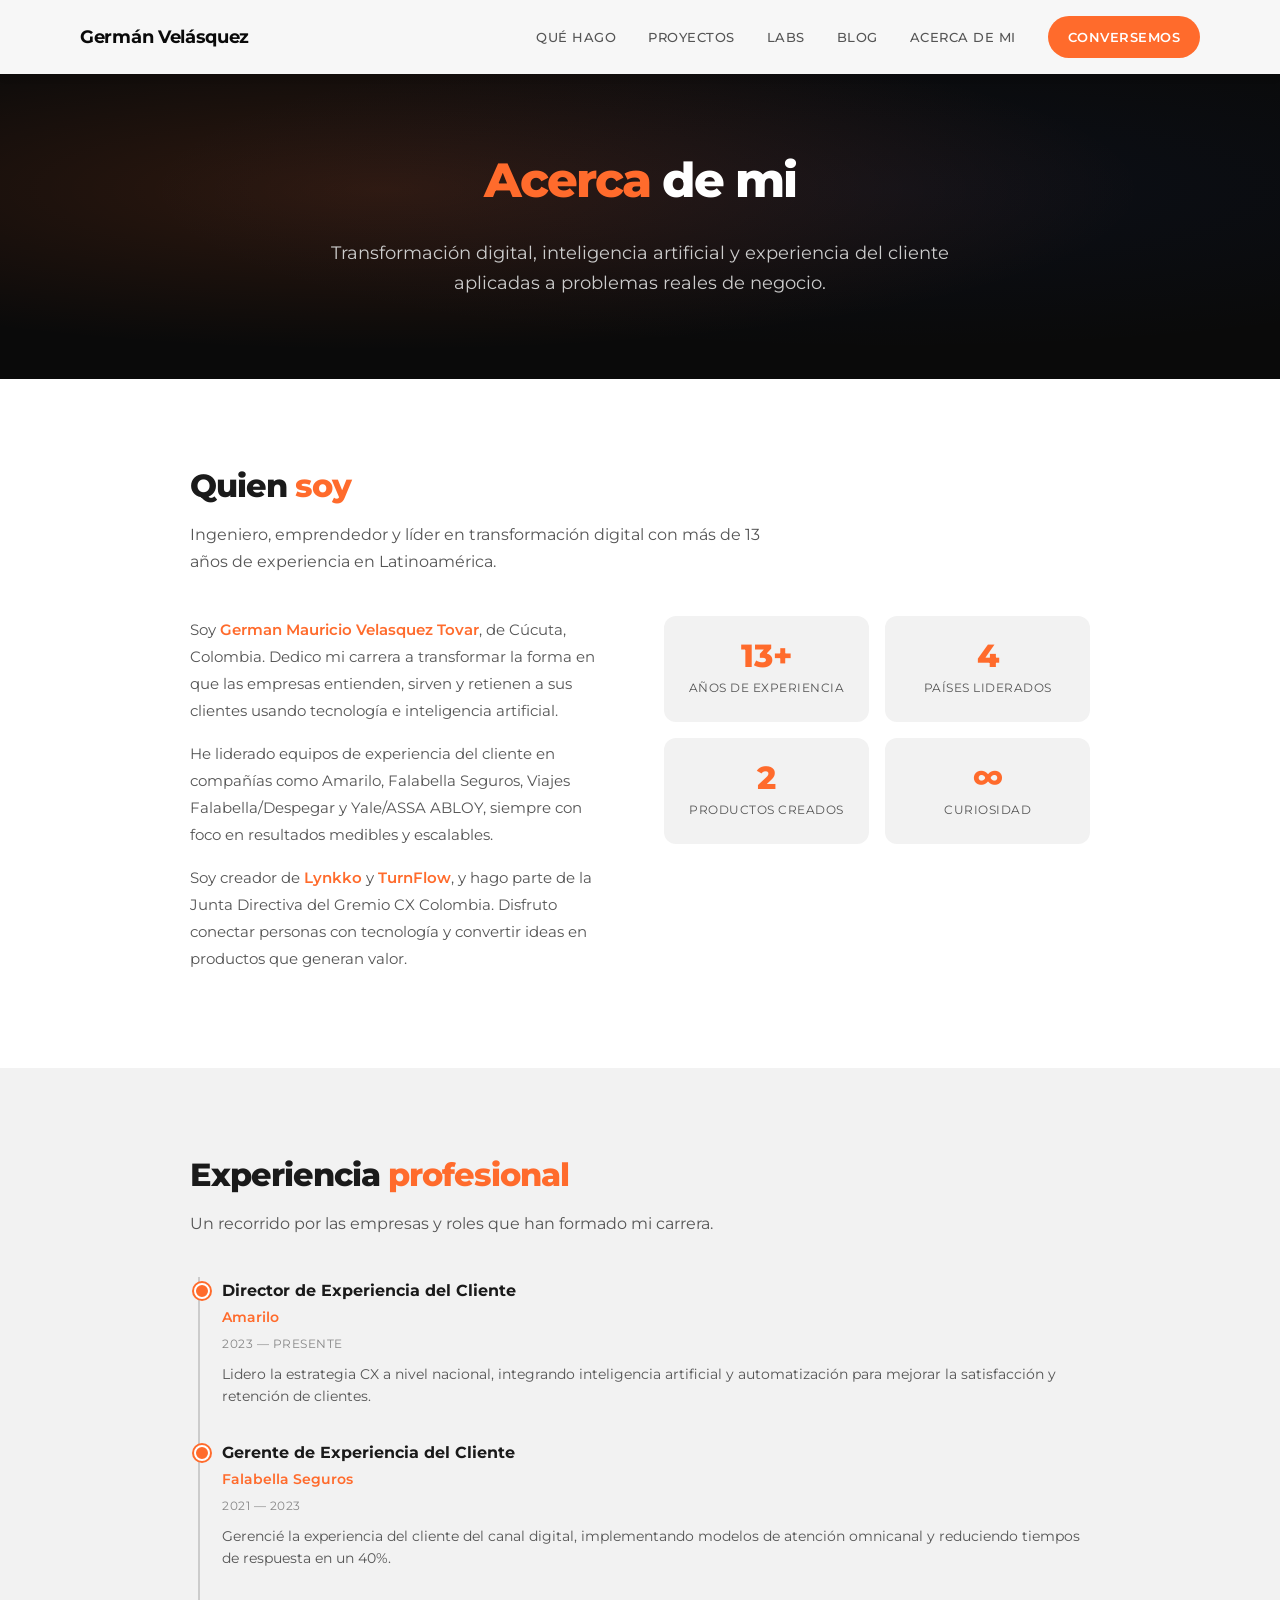
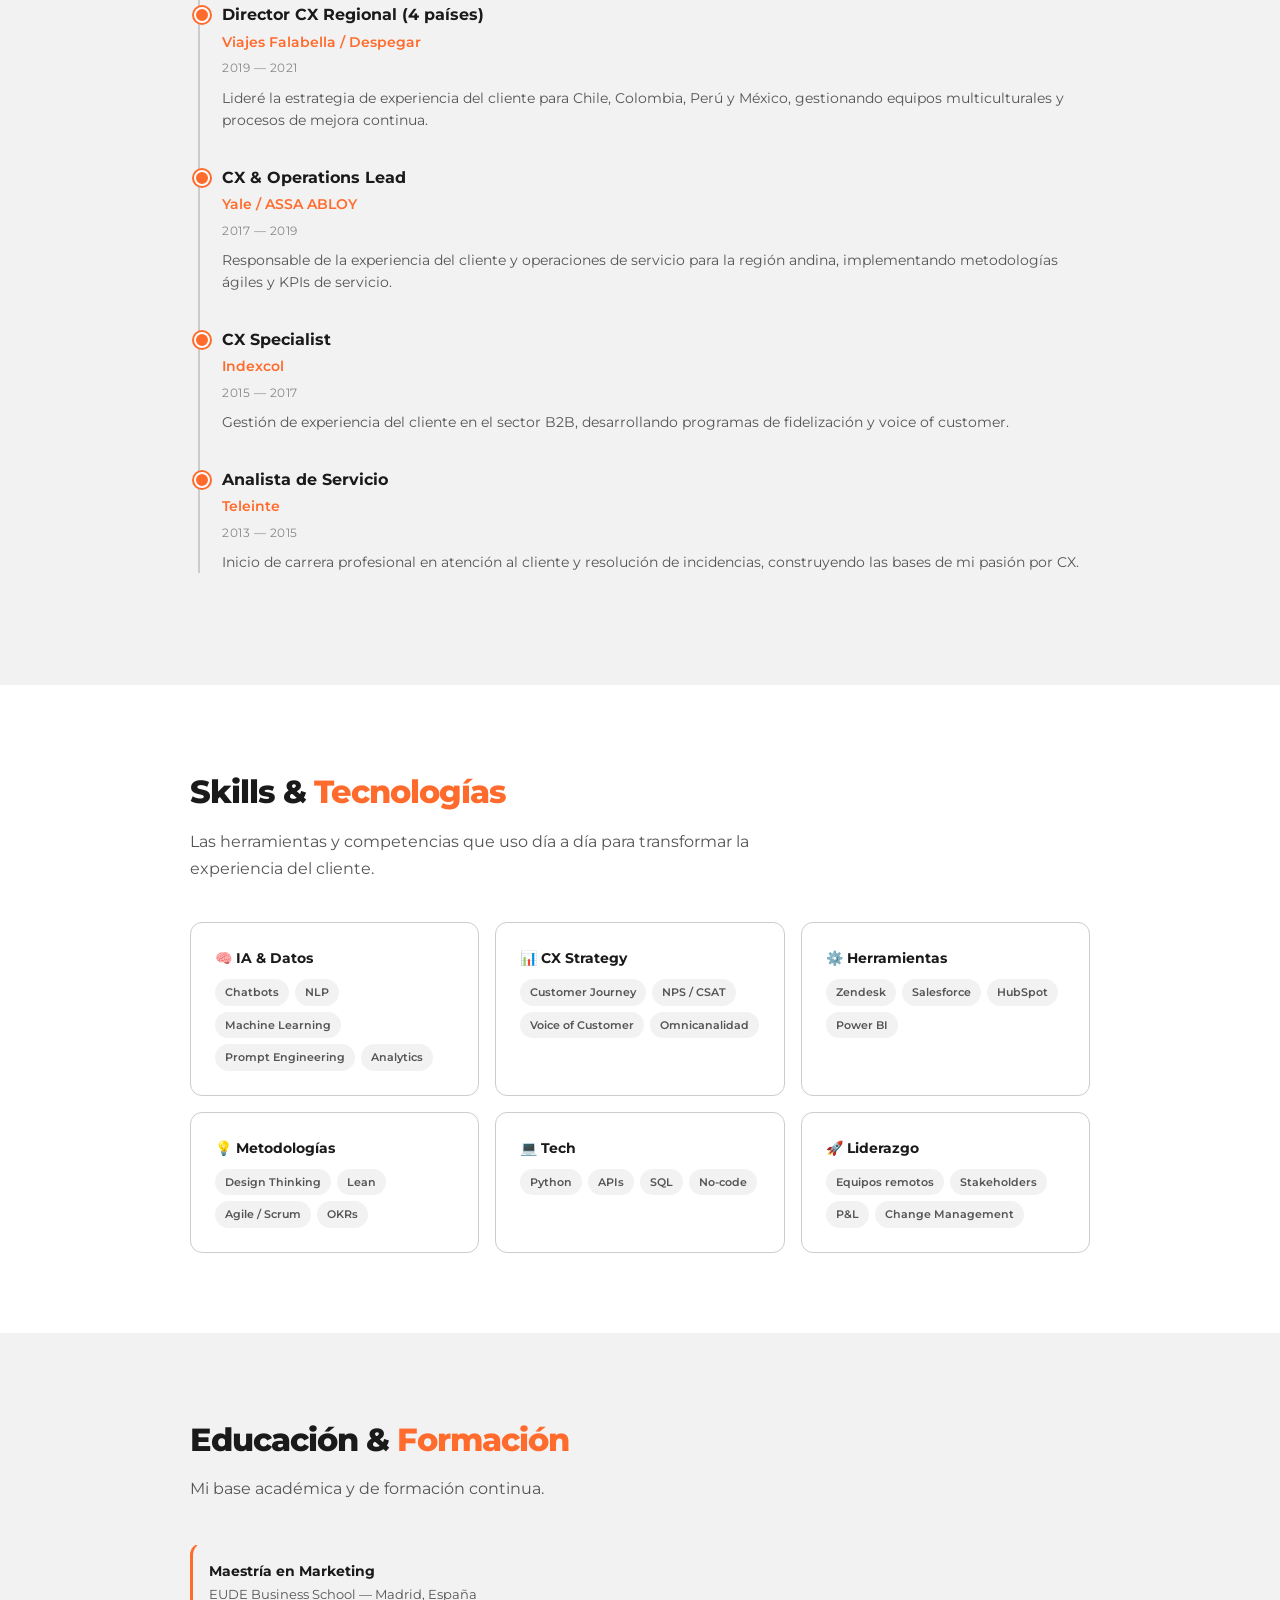
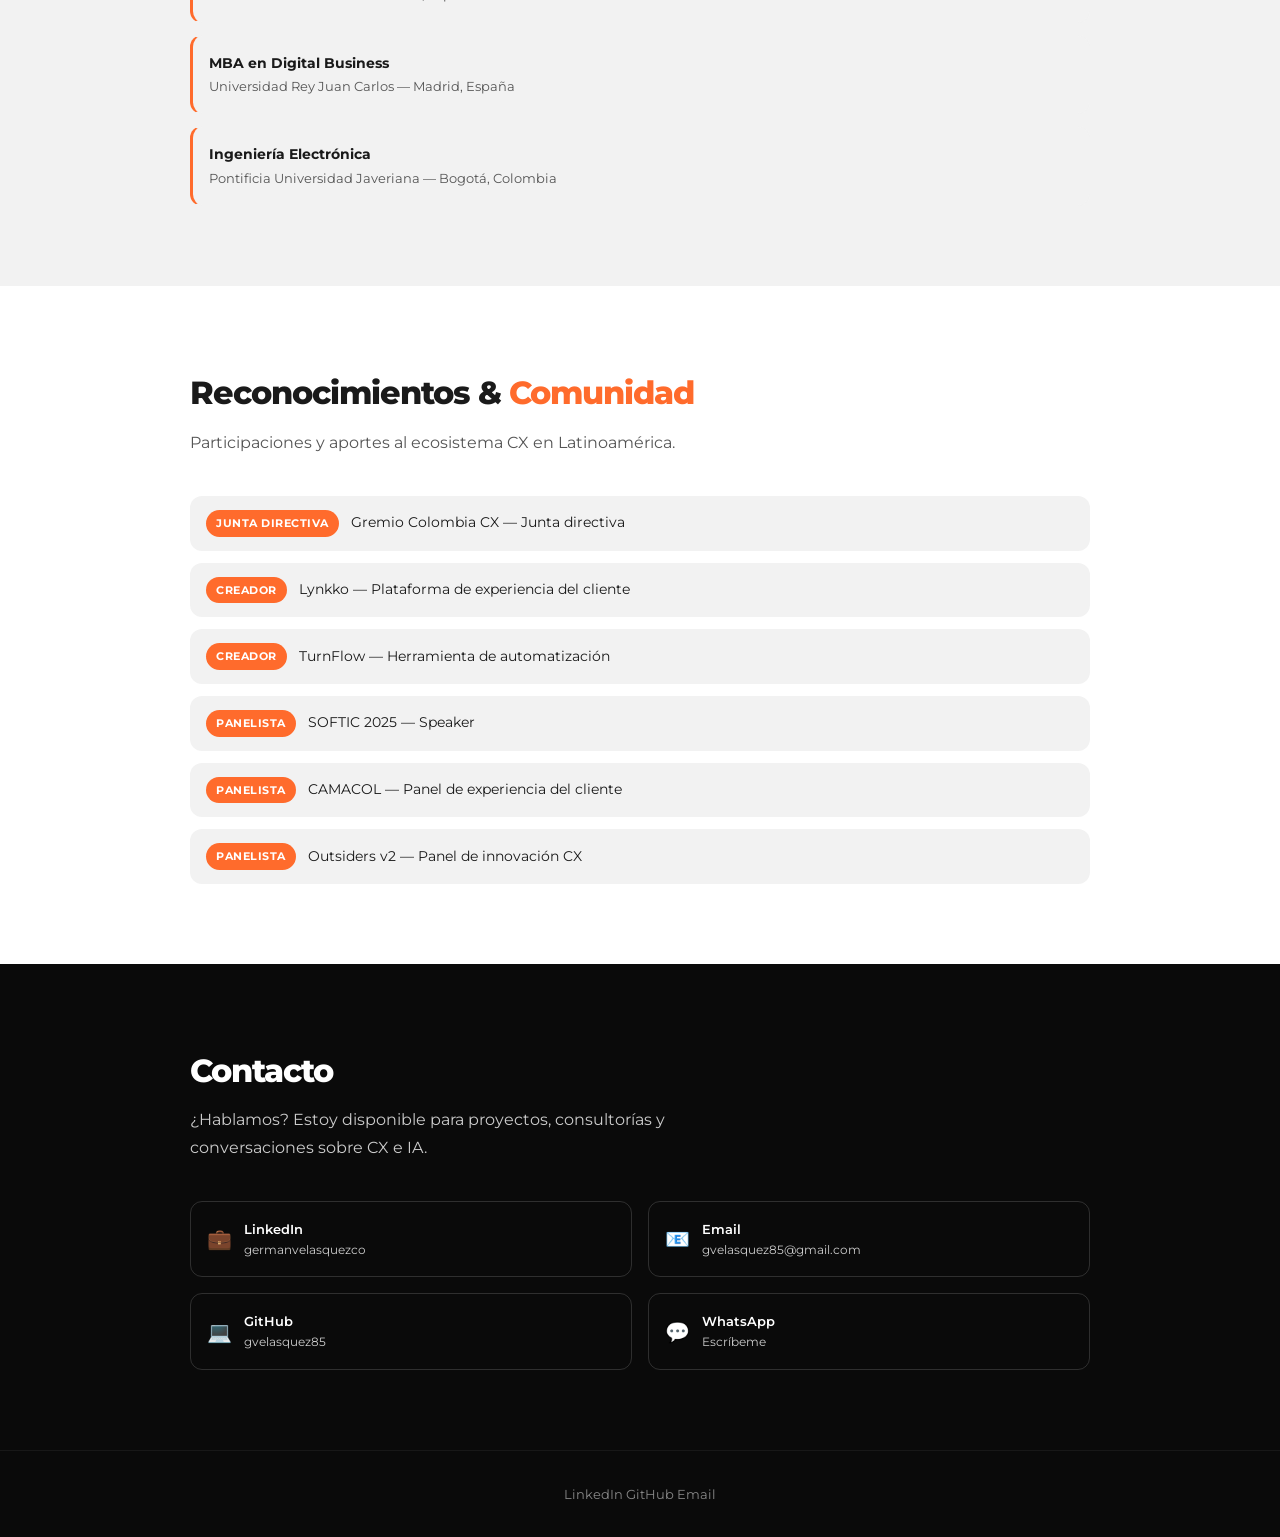
==== about.html @ d365c97c "About page + admin fixes + nav updated - about.html: new page with bio, experience, skills, educatio" ====
<!DOCTYPE html>
<html lang="es">
<head>
  <meta charset="UTF-8">
  <meta name="viewport" content="width=device-width, initial-scale=1.0">
  <title>Acerca de mi — Germán Velásquez</title>
  <meta name="description" content="German Mauricio Velasquez Tovar — Transformación digital + IA + CX. Más de 13 años de experiencia liderando la experiencia del cliente en Latinoamérica.">
  <meta property="og:title" content="Acerca de mi — Germán Velásquez">
  <meta property="og:description" content="Transformación digital, inteligencia artificial y experiencia del cliente aplicadas a problemas reales de negocio.">
  <meta property="og:url" content="https://germanvelasquez.co/about.html">
  <meta name="twitter:card" content="summary">
  <link rel="canonical" href="https://germanvelasquez.co/about.html">
  <link href="https://fonts.googleapis.com/css2?family=Montserrat:wght@300;400;500;600;700;800;900&display=swap" rel="stylesheet">
  <style>
    :root{--orange:#FF6B2C;--orange-light:#FF8F5E;--orange-dark:#E85520;--orange-glow:rgba(255,107,44,0.15);--orange-glow2:rgba(255,107,44,0.08);--black:#0A0A0A;--dark:#1A1A1A;--gray-100:#F2F2F2;--gray-300:#CCC;--gray-500:#888;--gray-700:#555;--white:#FFF;--font:'Montserrat',sans-serif;--radius:12px;--transition:0.3s cubic-bezier(0.4,0,0.2,1)}
    *{margin:0;padding:0;box-sizing:border-box}
    body{font-family:var(--font);color:var(--dark);background:var(--white);line-height:1.7;-webkit-font-smoothing:antialiased;overflow-x:hidden}

    /* Hero */
    .about-hero{padding:140px 40px 80px;background:var(--black);position:relative;overflow:hidden;text-align:center}
    .about-hero::before{content:'';position:absolute;inset:0;background:radial-gradient(ellipse at 30% 50%,var(--orange-glow) 0%,transparent 60%),radial-gradient(ellipse at 70% 50%,rgba(37,99,235,0.06) 0%,transparent 60%);pointer-events:none}
    .about-hero h1{font-size:48px;font-weight:800;letter-spacing:-2px;color:var(--white);margin-bottom:16px;position:relative}
    .about-hero h1 em{font-style:normal;color:var(--orange)}
    .about-hero p{font-size:18px;color:var(--gray-300);max-width:640px;margin:0 auto;position:relative}
    .hero-photo{width:120px;height:120px;border-radius:50%;border:3px solid var(--orange);object-fit:cover;margin-bottom:24px;position:relative;background:var(--gray-700)}

    /* Sections */
    .about-section{padding:80px 40px}.container{max-width:900px;margin:0 auto}
    .section-title{font-size:32px;font-weight:800;letter-spacing:-1px;margin-bottom:8px}
    .section-title em{font-style:normal;color:var(--orange)}
    .section-desc{font-size:16px;color:var(--gray-700);margin-bottom:40px;max-width:600px}

    /* Bio */
    .bio-grid{display:grid;grid-template-columns:1fr 1fr;gap:48px;align-items:start}
    .bio-text p{font-size:15px;color:var(--gray-700);margin-bottom:16px;line-height:1.8}
    .bio-highlight{color:var(--orange);font-weight:600}
    .bio-stats{display:grid;grid-template-columns:1fr 1fr;gap:16px}
    .stat-card{background:var(--gray-100);border-radius:var(--radius);padding:24px;text-align:center}
    .stat-card .num{font-size:32px;font-weight:800;color:var(--orange);line-height:1}
    .stat-card .label{font-size:12px;color:var(--gray-700);margin-top:6px;text-transform:uppercase;letter-spacing:0.5px}

    /* Timeline */
    .timeline{position:relative;padding-left:32px}
    .timeline::before{content:'';position:absolute;left:8px;top:0;bottom:0;width:2px;background:var(--gray-300)}
    .timeline-item{position:relative;margin-bottom:32px}
    .timeline-item::before{content:'';position:absolute;left:-28px;top:6px;width:12px;height:12px;border-radius:50%;background:var(--orange);border:2px solid var(--white);box-shadow:0 0 0 2px var(--orange)}
    .timeline-item .role{font-size:16px;font-weight:700;color:var(--dark);margin-bottom:2px}
    .timeline-item .company{font-size:14px;font-weight:600;color:var(--orange);margin-bottom:4px}
    .timeline-item .period{font-size:12px;color:var(--gray-500);text-transform:uppercase;letter-spacing:0.5px;margin-bottom:8px}
    .timeline-item p{font-size:14px;color:var(--gray-700);line-height:1.6}

    /* Skills */
    .skills-grid{display:grid;grid-template-columns:repeat(3,1fr);gap:16px}
    .skill-card{border:1px solid var(--gray-300);border-radius:var(--radius);padding:24px;transition:var(--transition)}
    .skill-card:hover{border-color:var(--orange);transform:translateY(-2px);box-shadow:0 8px 24px rgba(0,0,0,0.06)}
    .skill-card h4{font-size:14px;font-weight:700;margin-bottom:8px;display:flex;align-items:center;gap:8px}
    .skill-card .skill-tags{display:flex;flex-wrap:wrap;gap:6px}
    .skill-card .skill-tag{font-size:11px;font-weight:600;color:var(--gray-700);background:var(--gray-100);padding:4px 10px;border-radius:100px}
    .skill-card:hover .skill-tag{background:var(--orange-glow2);color:var(--orange-dark)}

    /* Education */
    .edu-list{display:grid;gap:12px}
    .edu-item{display:flex;align-items:start;gap:16px;padding:16px;border:1px solid var(--gray-100);border-radius:var(--radius);border-left:3px solid var(--orange)}
    .edu-item h4{font-size:14px;font-weight:700}
    .edu-item p{font-size:13px;color:var(--gray-700)}

    /* Contact */
    .contact-grid{display:grid;grid-template-columns:1fr 1fr;gap:16px}
    .contact-card{display:flex;align-items:center;gap:12px;padding:16px;border:1px solid var(--gray-300);border-radius:var(--radius);text-decoration:none;color:var(--dark);transition:var(--transition)}
    .contact-card:hover{border-color:var(--orange);color:var(--orange);transform:translateY(-2px)}
    .contact-card .icon{font-size:20px}
    .contact-card .label{font-size:13px;font-weight:600}
    .contact-card .value{font-size:12px;color:var(--gray-500)}

    /* Recognition */
    .recognition-list{display:grid;gap:12px}
    .recognition-item{display:flex;align-items:center;gap:12px;padding:14px 16px;background:var(--gray-100);border-radius:var(--radius)}
    .recognition-item .badge{font-size:11px;font-weight:700;color:var(--white);background:var(--orange);padding:4px 10px;border-radius:100px;text-transform:uppercase;letter-spacing:0.5px;white-space:nowrap}
    .recognition-item span{font-size:14px;color:var(--dark)}

    footer{background:var(--black);border-top:1px solid rgba(255,255,255,0.06);padding:32px 40px;text-align:center;font-size:13px;color:var(--gray-500)}
    footer a{color:var(--gray-500);text-decoration:none}footer a:hover{color:var(--orange)}

    @media(max-width:768px){
      .about-hero h1{font-size:36px}
      .about-hero{padding:120px 20px 60px}
      .about-section{padding:60px 20px}
      .bio-grid{grid-template-columns:1fr;gap:32px}
      .skills-grid{grid-template-columns:1fr 1fr}
      .contact-grid{grid-template-columns:1fr}
      .nav-links{display:none}.hamburger{display:flex}
    }
    @media(max-width:480px){
      .skills-grid{grid-template-columns:1fr}
      .bio-stats{grid-template-columns:1fr}
    }
  </style>
  <link rel="stylesheet" href="css/nav.css">
</head>
<body>
  <nav class="nav-light" id="nav"><div class="nav-inner">
    <a href="/" class="nav-logo" id="nav-logo"></a>
    <div class="nav-links" id="nav-links"></div>
    <button class="hamburger" onclick="toggleMobile()" aria-label="Menu"><span></span><span></span><span></span></button>
  </div></nav>
  <div class="mobile-menu" id="mobileMenu"><button class="mobile-close" onclick="toggleMobile()">x</button><div id="mobile-nav-links"></div></div>

  <section class="about-hero">
    <img src="personal/germanVelasquezFotoDesktop.png" alt="Germán Velásquez" class="hero-photo" onerror="this.style.display='none'">
    <h1><em>Acerca</em> de mi</h1>
    <p>Transformación digital, inteligencia artificial y experiencia del cliente aplicadas a problemas reales de negocio.</p>
  </section>

  <!-- QUIEN SOY -->
  <section class="about-section">
    <div class="container">
      <h2 class="section-title">Quien <em>soy</em></h2>
      <p class="section-desc">Ingeniero, emprendedor y líder en transformación digital con más de 13 años de experiencia en Latinoamérica.</p>
      <div class="bio-grid">
        <div class="bio-text">
          <p>Soy <span class="bio-highlight">German Mauricio Velasquez Tovar</span>, de Cúcuta, Colombia. Dedico mi carrera a transformar la forma en que las empresas entienden, sirven y retienen a sus clientes usando tecnología e inteligencia artificial.</p>
          <p>He liderado equipos de experiencia del cliente en compañías como Amarilo, Falabella Seguros, Viajes Falabella/Despegar y Yale/ASSA ABLOY, siempre con foco en resultados medibles y escalables.</p>
          <p>Soy creador de <span class="bio-highlight">Lynkko</span> y <span class="bio-highlight">TurnFlow</span>, y hago parte de la Junta Directiva del Gremio CX Colombia. Disfruto conectar personas con tecnología y convertir ideas en productos que generan valor.</p>
        </div>
        <div class="bio-stats">
          <div class="stat-card">
            <div class="num">13+</div>
            <div class="label">Años de experiencia</div>
          </div>
          <div class="stat-card">
            <div class="num">4</div>
            <div class="label">Países liderados</div>
          </div>
          <div class="stat-card">
            <div class="num">2</div>
            <div class="label">Productos creados</div>
          </div>
          <div class="stat-card">
            <div class="num">∞</div>
            <div class="label">Curiosidad</div>
          </div>
        </div>
      </div>
    </div>
  </section>

  <!-- EXPERIENCIA -->
  <section class="about-section" style="background:var(--gray-100)">
    <div class="container">
      <h2 class="section-title">Experiencia <em>profesional</em></h2>
      <p class="section-desc">Un recorrido por las empresas y roles que han formado mi carrera.</p>
      <div class="timeline">
        <div class="timeline-item">
          <div class="role">Director de Experiencia del Cliente</div>
          <div class="company">Amarilo</div>
          <div class="period">2023 — Presente</div>
          <p>Lidero la estrategia CX a nivel nacional, integrando inteligencia artificial y automatización para mejorar la satisfacción y retención de clientes.</p>
        </div>
        <div class="timeline-item">
          <div class="role">Gerente de Experiencia del Cliente</div>
          <div class="company">Falabella Seguros</div>
          <div class="period">2021 — 2023</div>
          <p>Gerencié la experiencia del cliente del canal digital, implementando modelos de atención omnicanal y reduciendo tiempos de respuesta en un 40%.</p>
        </div>
        <div class="timeline-item">
          <div class="role">Director CX Regional (4 países)</div>
          <div class="company">Viajes Falabella / Despegar</div>
          <div class="period">2019 — 2021</div>
          <p>Lideré la estrategia de experiencia del cliente para Chile, Colombia, Perú y México, gestionando equipos multiculturales y procesos de mejora continua.</p>
        </div>
        <div class="timeline-item">
          <div class="role">CX & Operations Lead</div>
          <div class="company">Yale / ASSA ABLOY</div>
          <div class="period">2017 — 2019</div>
          <p>Responsable de la experiencia del cliente y operaciones de servicio para la región andina, implementando metodologías ágiles y KPIs de servicio.</p>
        </div>
        <div class="timeline-item">
          <div class="role">CX Specialist</div>
          <div class="company">Indexcol</div>
          <div class="period">2015 — 2017</div>
          <p>Gestión de experiencia del cliente en el sector B2B, desarrollando programas de fidelización y voice of customer.</p>
        </div>
        <div class="timeline-item">
          <div class="role">Analista de Servicio</div>
          <div class="company">Teleinte</div>
          <div class="period">2013 — 2015</div>
          <p>Inicio de carrera profesional en atención al cliente y resolución de incidencias, construyendo las bases de mi pasión por CX.</p>
        </div>
      </div>
    </div>
  </section>

  <!-- SKILLS -->
  <section class="about-section">
    <div class="container">
      <h2 class="section-title">Skills & <em>Tecnologías</em></h2>
      <p class="section-desc">Las herramientas y competencias que uso día a día para transformar la experiencia del cliente.</p>
      <div class="skills-grid">
        <div class="skill-card">
          <h4>🧠 IA & Datos</h4>
          <div class="skill-tags">
            <span class="skill-tag">Chatbots</span>
            <span class="skill-tag">NLP</span>
            <span class="skill-tag">Machine Learning</span>
            <span class="skill-tag">Prompt Engineering</span>
            <span class="skill-tag">Analytics</span>
          </div>
        </div>
        <div class="skill-card">
          <h4>📊 CX Strategy</h4>
          <div class="skill-tags">
            <span class="skill-tag">Customer Journey</span>
            <span class="skill-tag">NPS / CSAT</span>
            <span class="skill-tag">Voice of Customer</span>
            <span class="skill-tag">Omnicanalidad</span>
          </div>
        </div>
        <div class="skill-card">
          <h4>⚙️ Herramientas</h4>
          <div class="skill-tags">
            <span class="skill-tag">Zendesk</span>
            <span class="skill-tag">Salesforce</span>
            <span class="skill-tag">HubSpot</span>
            <span class="skill-tag">Power BI</span>
          </div>
        </div>
        <div class="skill-card">
          <h4>💡 Metodologías</h4>
          <div class="skill-tags">
            <span class="skill-tag">Design Thinking</span>
            <span class="skill-tag">Lean</span>
            <span class="skill-tag">Agile / Scrum</span>
            <span class="skill-tag">OKRs</span>
          </div>
        </div>
        <div class="skill-card">
          <h4>💻 Tech</h4>
          <div class="skill-tags">
            <span class="skill-tag">Python</span>
            <span class="skill-tag">APIs</span>
            <span class="skill-tag">SQL</span>
            <span class="skill-tag">No-code</span>
          </div>
        </div>
        <div class="skill-card">
          <h4>🚀 Liderazgo</h4>
          <div class="skill-tags">
            <span class="skill-tag">Equipos remotos</span>
            <span class="skill-tag">Stakeholders</span>
            <span class="skill-tag">P&L</span>
            <span class="skill-tag">Change Management</span>
          </div>
        </div>
      </div>
    </div>
  </section>

  <!-- EDUCACION -->
  <section class="about-section" style="background:var(--gray-100)">
    <div class="container">
      <h2 class="section-title">Educación & <em>Formación</em></h2>
      <p class="section-desc">Mi base académica y de formación continua.</p>
      <div class="edu-list">
        <div class="edu-item">
          <div>
            <h4>Maestría en Marketing</h4>
            <p>EUDE Business School — Madrid, España</p>
          </div>
        </div>
        <div class="edu-item">
          <div>
            <h4>MBA en Digital Business</h4>
            <p>Universidad Rey Juan Carlos — Madrid, España</p>
          </div>
        </div>
        <div class="edu-item">
          <div>
            <h4>Ingeniería Electrónica</h4>
            <p>Pontificia Universidad Javeriana — Bogotá, Colombia</p>
          </div>
        </div>
      </div>
    </div>
  </section>

  <!-- RECONOCIMIENTOS -->
  <section class="about-section">
    <div class="container">
      <h2 class="section-title">Reconocimientos & <em>Comunidad</em></h2>
      <p class="section-desc">Participaciones y aportes al ecosistema CX en Latinoamérica.</p>
      <div class="recognition-list">
        <div class="recognition-item">
          <span class="skill-tag" style="background:var(--orange);color:#fff;font-size:11px;font-weight:700;padding:4px 10px;border-radius:100px;text-transform:uppercase;letter-spacing:0.5px">Junta Directiva</span>
          <span>Gremio Colombia CX — Junta directiva</span>
        </div>
        <div class="recognition-item">
          <span class="skill-tag" style="background:var(--orange);color:#fff;font-size:11px;font-weight:700;padding:4px 10px;border-radius:100px;text-transform:uppercase;letter-spacing:0.5px">Creador</span>
          <span>Lynkko — Plataforma de experiencia del cliente</span>
        </div>
        <div class="recognition-item">
          <span class="skill-tag" style="background:var(--orange);color:#fff;font-size:11px;font-weight:700;padding:4px 10px;border-radius:100px;text-transform:uppercase;letter-spacing:0.5px">Creador</span>
          <span>TurnFlow — Herramienta de automatización</span>
        </div>
        <div class="recognition-item">
          <span class="skill-tag" style="background:var(--orange);color:#fff;font-size:11px;font-weight:700;padding:4px 10px;border-radius:100px;text-transform:uppercase;letter-spacing:0.5px">Panelista</span>
          <span>SOFTIC 2025 — Speaker</span>
        </div>
        <div class="recognition-item">
          <span class="skill-tag" style="background:var(--orange);color:#fff;font-size:11px;font-weight:700;padding:4px 10px;border-radius:100px;text-transform:uppercase;letter-spacing:0.5px">Panelista</span>
          <span>CAMACOL — Panel de experiencia del cliente</span>
        </div>
        <div class="recognition-item">
          <span class="skill-tag" style="background:var(--orange);color:#fff;font-size:11px;font-weight:700;padding:4px 10px;border-radius:100px;text-transform:uppercase;letter-spacing:0.5px">Panelista</span>
          <span>Outsiders v2 — Panel de innovación CX</span>
        </div>
      </div>
    </div>
  </section>

  <!-- CONTACTO -->
  <section class="about-section" style="background:var(--black);color:var(--white)">
    <div class="container">
      <h2 class="section-title" style="color:var(--white)">Contacto</h2>
      <p class="section-desc" style="color:var(--gray-300)">¿Hablamos? Estoy disponible para proyectos, consultorías y conversaciones sobre CX e IA.</p>
      <div class="contact-grid">
        <a href="https://www.linkedin.com/in/germanvelasquezco" target="_blank" class="contact-card" style="border-color:rgba(255,255,255,0.15);color:var(--white)">
          <span class="icon">💼</span>
          <div>
            <div class="label">LinkedIn</div>
            <div class="value" style="color:var(--gray-300)">germanvelasquezco</div>
          </div>
        </a>
        <a href="mailto:gvelasquez85@gmail.com" class="contact-card" style="border-color:rgba(255,255,255,0.15);color:var(--white)">
          <span class="icon">📧</span>
          <div>
            <div class="label">Email</div>
            <div class="value" style="color:var(--gray-300)">gvelasquez85@gmail.com</div>
          </div>
        </a>
        <a href="https://github.com/gvelasquez85" target="_blank" class="contact-card" style="border-color:rgba(255,255,255,0.15);color:var(--white)">
          <span class="icon">💻</span>
          <div>
            <div class="label">GitHub</div>
            <div class="value" style="color:var(--gray-300)">gvelasquez85</div>
          </div>
        </a>
        <a href="https://wa.me=" target="_blank" class="contact-card" style="border-color:rgba(255,255,255,0.15);color:var(--white)">
          <span class="icon">💬</span>
          <div>
            <div class="label">WhatsApp</div>
            <div class="value" style="color:var(--gray-300)">Escríbeme</div>
          </div>
        </a>
      </div>
    </div>
  </section>

  <footer>
    <a href="https://www.linkedin.com/in/germanvelasquezco" target="_blank">LinkedIn</a>
    <a href="https://github.com/gvelasquez85" target="_blank">GitHub</a>
    <a href="mailto:gvelasquez85@gmail.com">Email</a>
  </footer>

  <script>
    function toggleMobile(){document.getElementById('mobileMenu').classList.toggle('open')}
  </script>
  <script src="js/nav.js"></script>
</body>
</html>
---- css/nav.css ----
/* Shared Nav Styles — germanvelasquez.co */
:root{--orange:#FF6B2C;--orange-dark:#E85520;--orange-glow:rgba(255,107,44,0.15);--orange-glow2:rgba(255,107,44,0.08);--black:#0A0A0A;--dark:#1A1A1A;--gray-700:#555;--gray-500:#888;--gray-300:#CCC;--gray-100:#F2F2F2;--white:#FFF}

/* Nav base */
nav{position:fixed;top:0;width:100%;z-index:1000}
nav .nav-inner{max-width:1200px;margin:0 auto;padding:16px 40px;display:flex;align-items:center;justify-content:space-between}
nav .nav-logo{font-family:Montserrat,sans-serif;font-size:18px;font-weight:700;text-decoration:none;letter-spacing:-0.3px}
nav .nav-links{display:flex;gap:32px;align-items:center}
nav .nav-links a{font-family:Montserrat,sans-serif;font-size:13px;font-weight:500;text-decoration:none;letter-spacing:0.5px;text-transform:uppercase;transition:color .2s}
/* Desktop: white on dark pages, dark on light pages */
.nav-dark .nav-logo{color:var(--white)}
.nav-dark .nav-links a{color:rgba(255,255,255,.8)}
.nav-dark .nav-links a:hover{color:var(--white)}
.nav-dark .nav-cta{color:#fff!important;background:var(--orange)}
.nav-dark .hamburger span{background:var(--white)}

.nav-light,.nav-scrolled{background:rgba(255,255,255,.97);box-shadow:0 1px 12px rgba(0,0,0,.06);backdrop-filter:blur(16px)}
.nav-light .nav-logo,.nav-scrolled .nav-logo{color:var(--black)}
.nav-light .nav-links a,.nav-scrolled .nav-links a{color:var(--gray-700)}
.nav-light .nav-links a:hover,.nav-scrolled .nav-links a:hover,.nav-light .nav-links a.active,.nav-scrolled .nav-links a.active{color:var(--orange)}
.nav-light .nav-cta,.nav-scrolled .nav-cta{color:#fff!important;background:var(--orange)}
.nav-light .hamburger span,.nav-scrolled .hamburger span{background:var(--black)}

.nav-cta{font-size:13px!important;font-weight:600!important;padding:10px 20px;border-radius:100px;text-transform:uppercase!important;letter-spacing:0.5px;transition:background .2s}
.nav-cta:hover{background:var(--orange-dark)}

/* Hamburger */
.hamburger{display:none;flex-direction:column;gap:5px;cursor:pointer;z-index:1001;background:none;border:none;padding:4px}
.hamburger span{display:block;width:24px;height:2px;border-radius:2px;transition:transform .2s,opacity .2s}
/* Mobile menu */
.mobile-menu{display:none;position:fixed;inset:0;background:var(--white);z-index:999;flex-direction:column;align-items:center;justify-content:center;gap:24px}
.mobile-menu.open{display:flex}
.mobile-menu a{font-size:20px;font-family:Montserrat,sans-serif;font-weight:600;color:var(--dark);text-decoration:none}
.mobile-menu a:hover{color:var(--orange)}
.mobile-close{position:absolute;top:20px;right:24px;background:none;border:none;font-size:28px;cursor:pointer;font-family:sans-serif;color:var(--gray-700)}

@media(max-width:768px){
  .nav-links{display:none}
  .hamburger{display:flex}
}
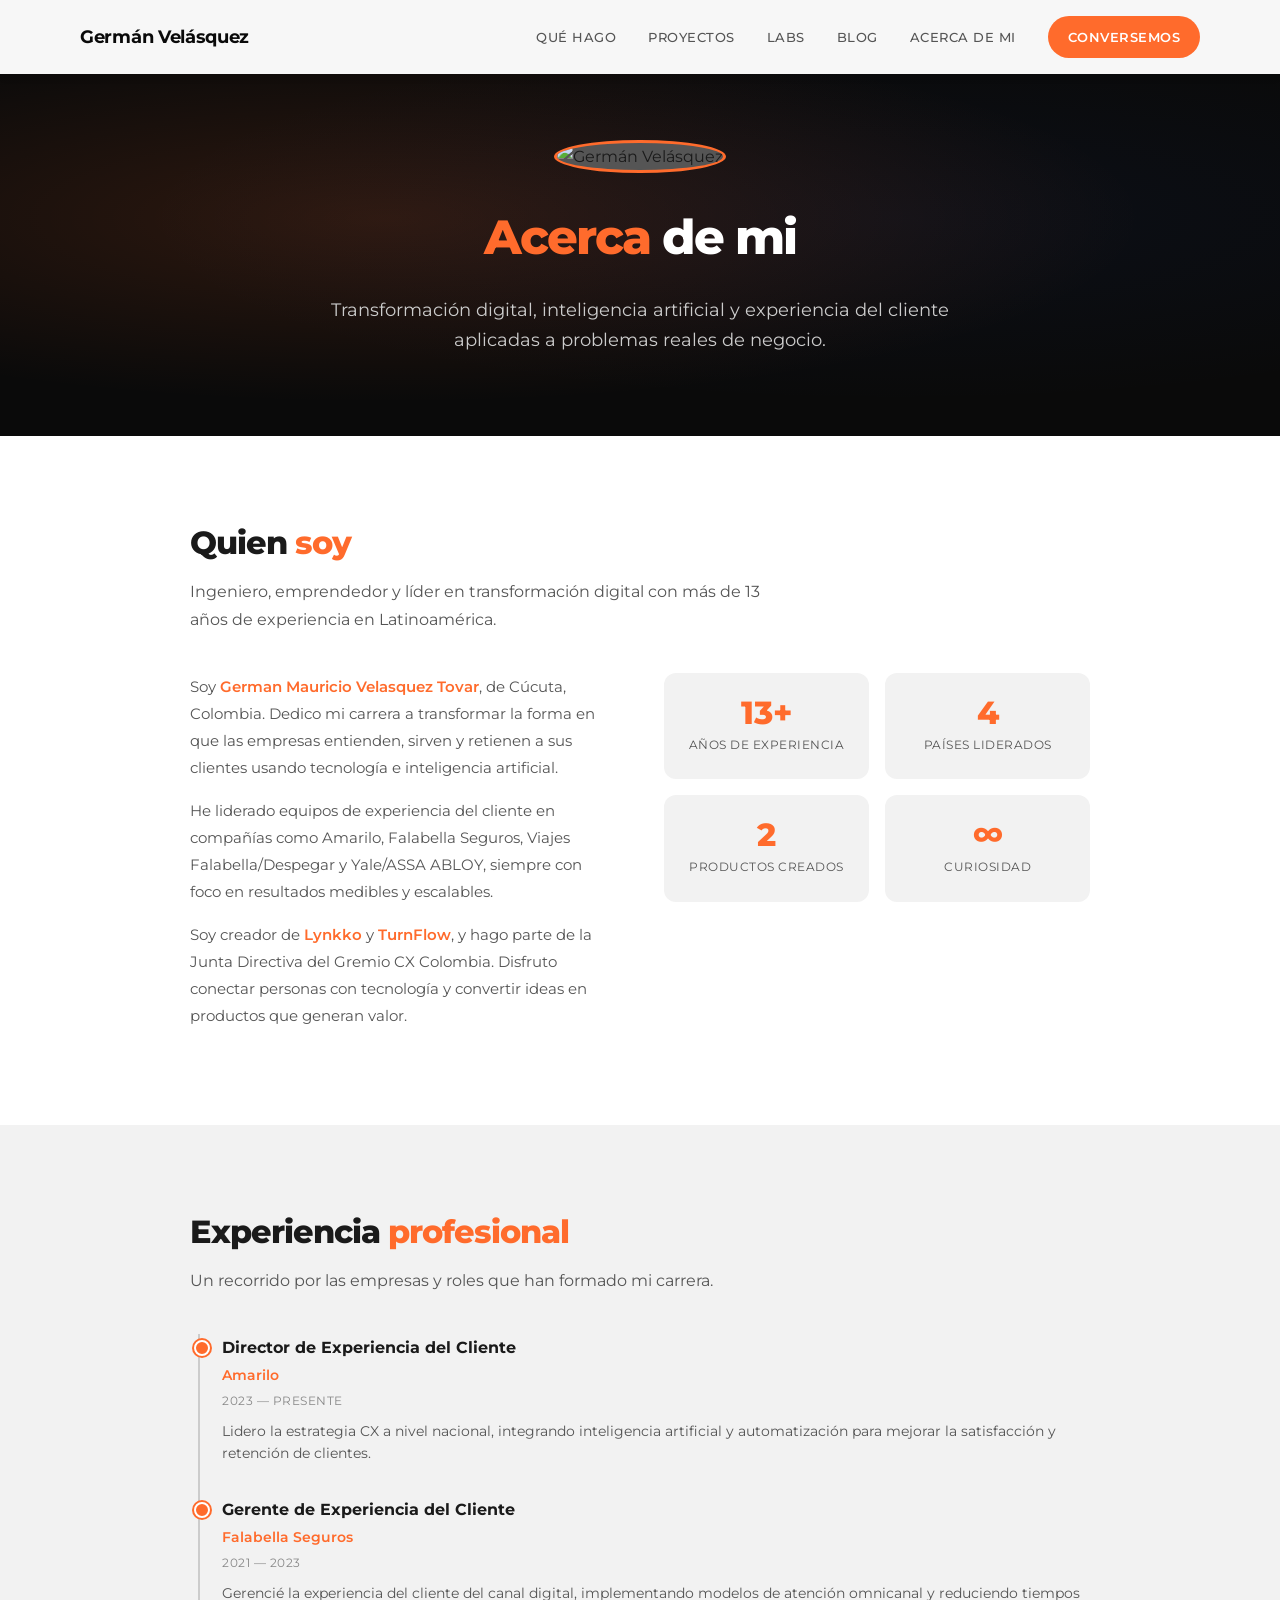
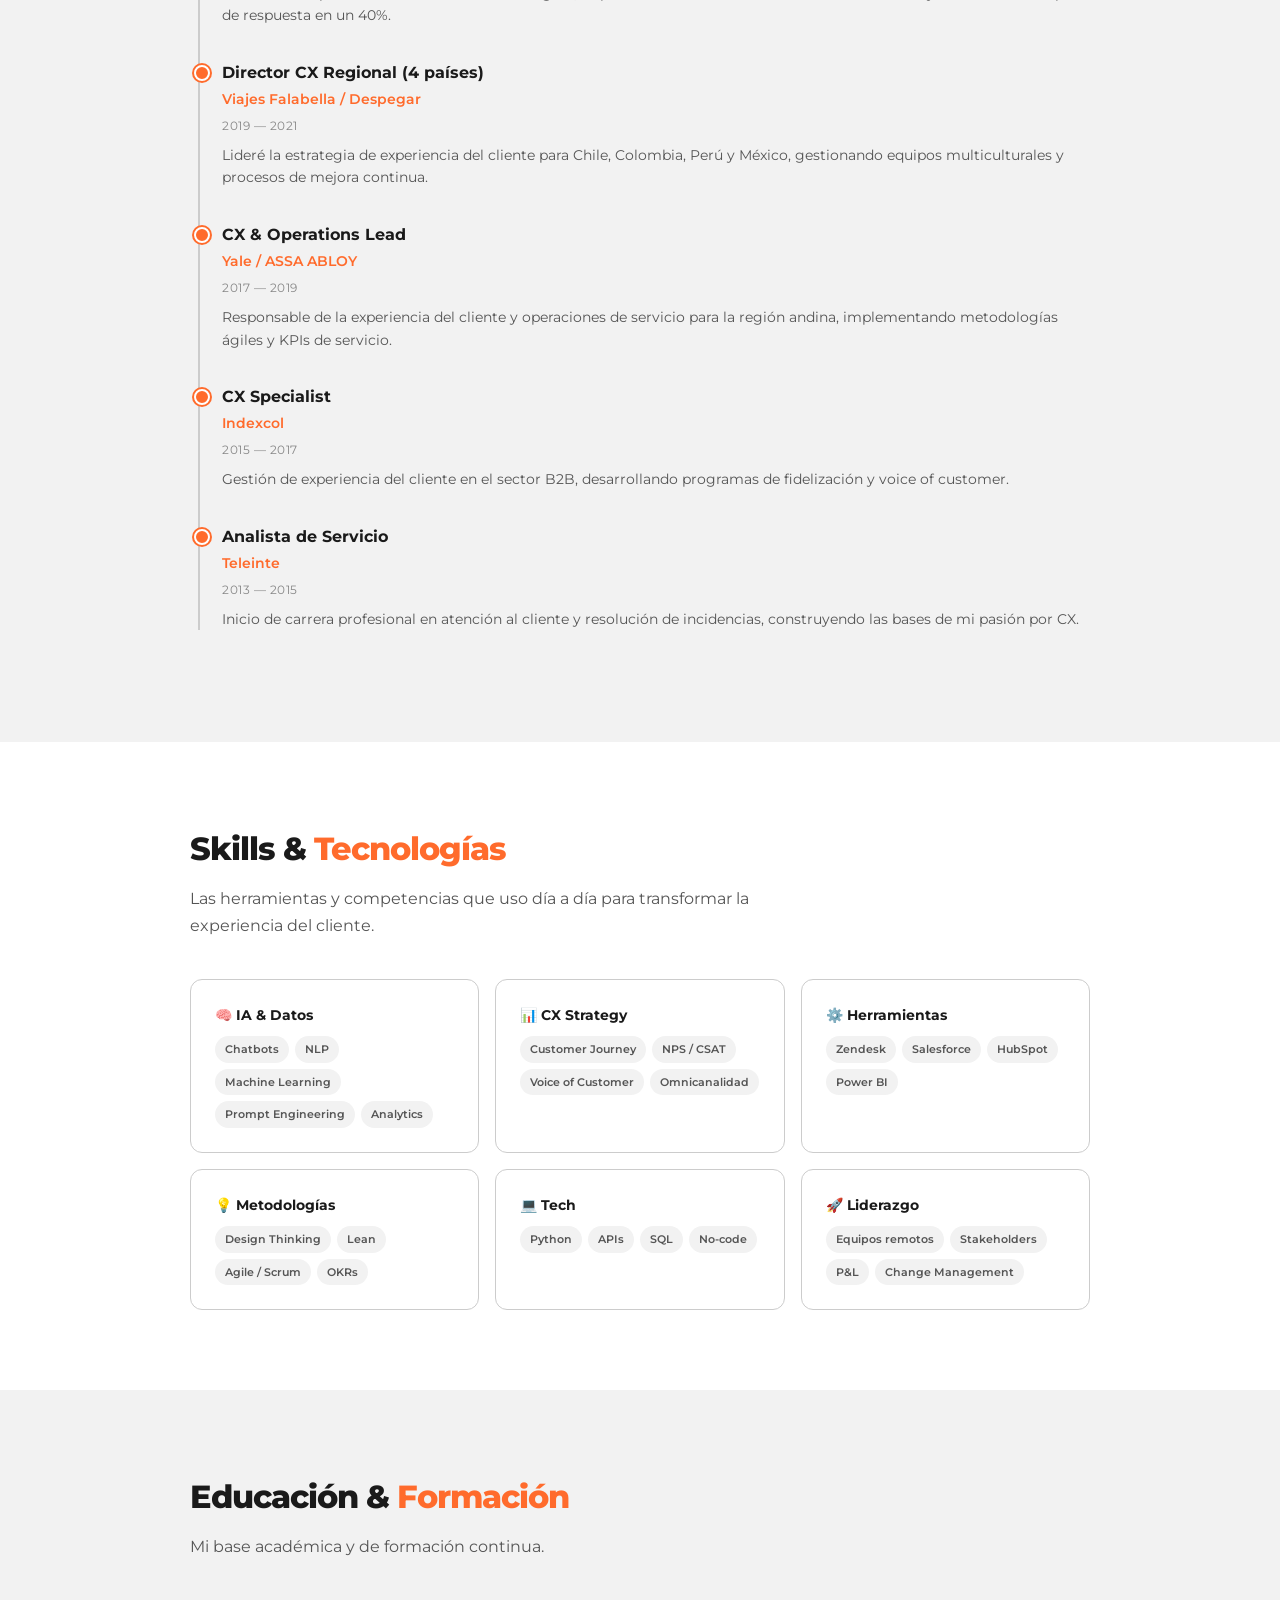
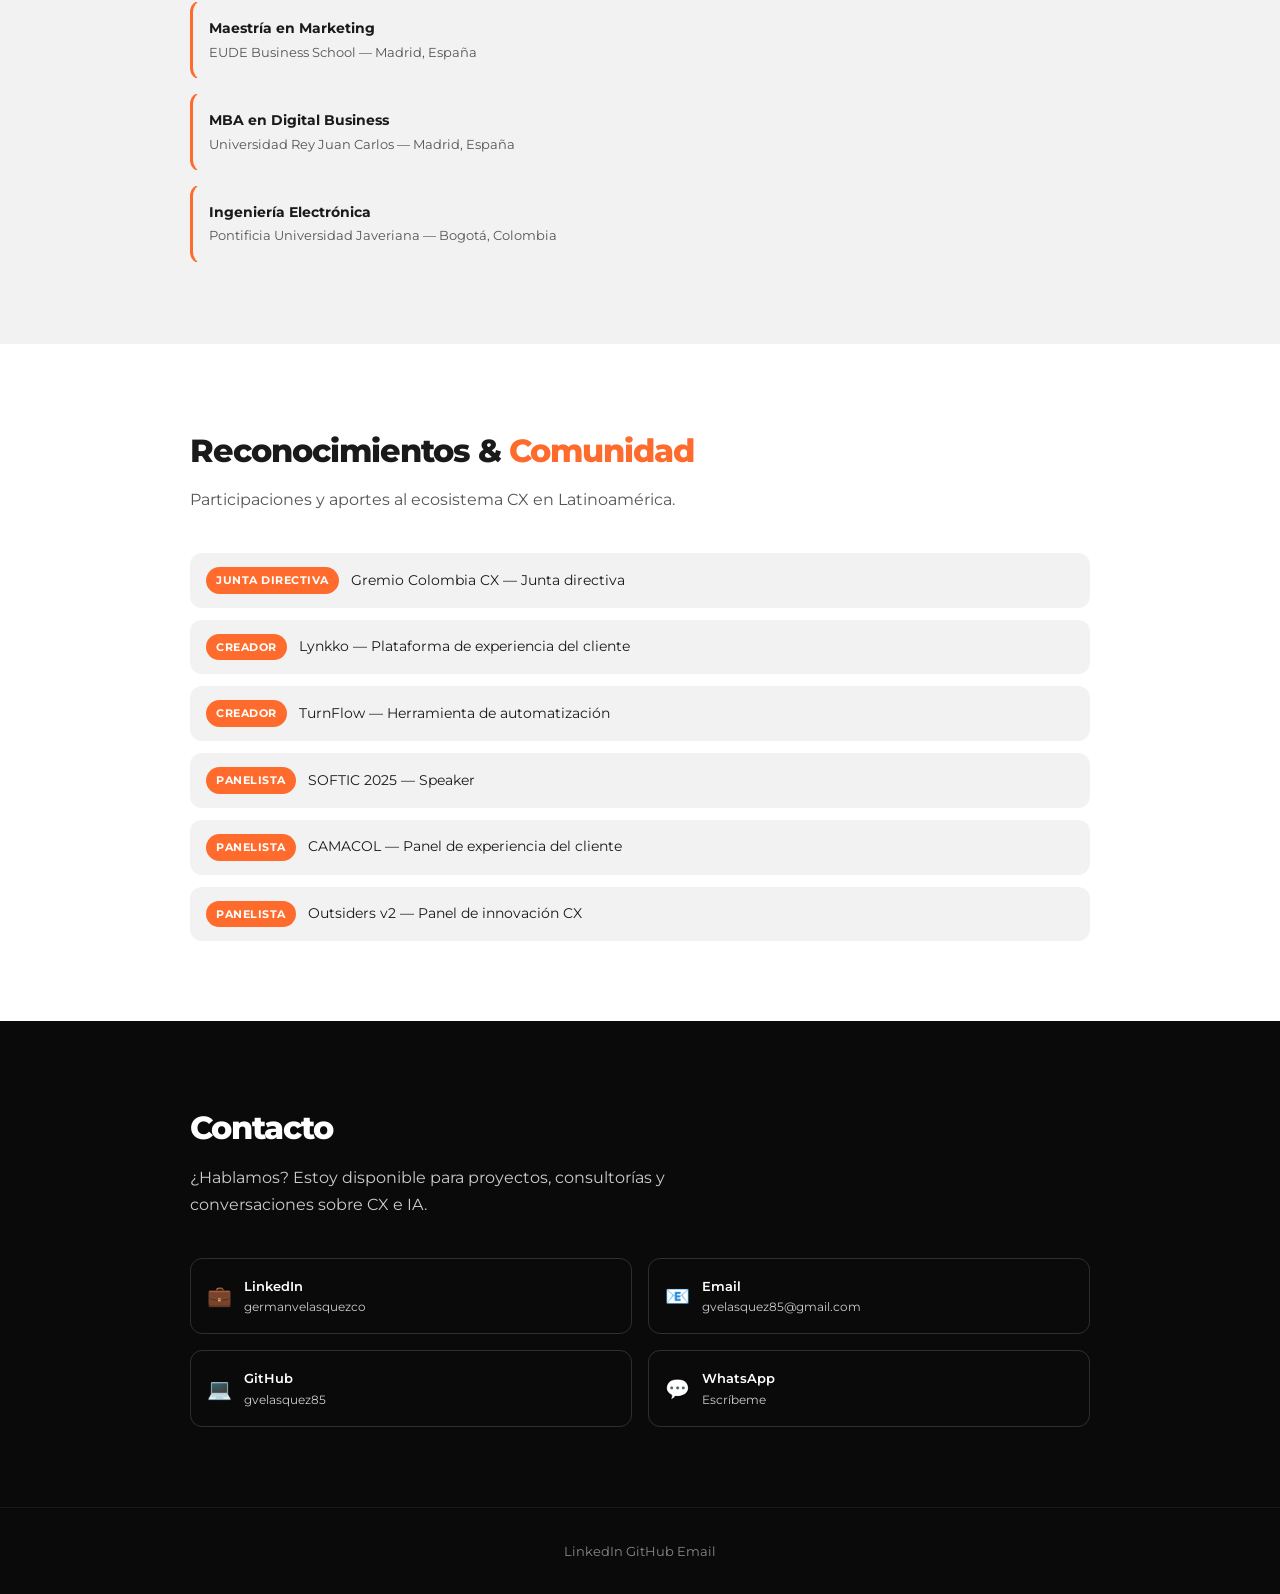
==== commit 522ed3af: "Labs GitHub proxy + webhook tested + published toggle + about photo - api/github-proxy.php: server-s" ====
--- a/about.html
+++ b/about.html
@@ -106,7 +106,7 @@
   <div class="mobile-menu" id="mobileMenu"><button class="mobile-close" onclick="toggleMobile()">x</button><div id="mobile-nav-links"></div></div>
 
   <section class="about-hero">
-    <img src="personal/germanVelasquezFotoDesktop.png" alt="Germán Velásquez" class="hero-photo" onerror="this.style.display='none'">
+    <img src="personal/germanVelasquezFotoDesktop.png" alt="Germán Velásquez" class="hero-photo" onerror="this.onerror=null;this.src='https://ui-avatars.com/api/?name=German+Velasquez&size=400&background=FF6B2C&color=fff&font-size=0.35&bold=true'">
     <h1><em>Acerca</em> de mi</h1>
     <p>Transformación digital, inteligencia artificial y experiencia del cliente aplicadas a problemas reales de negocio.</p>
   </section>
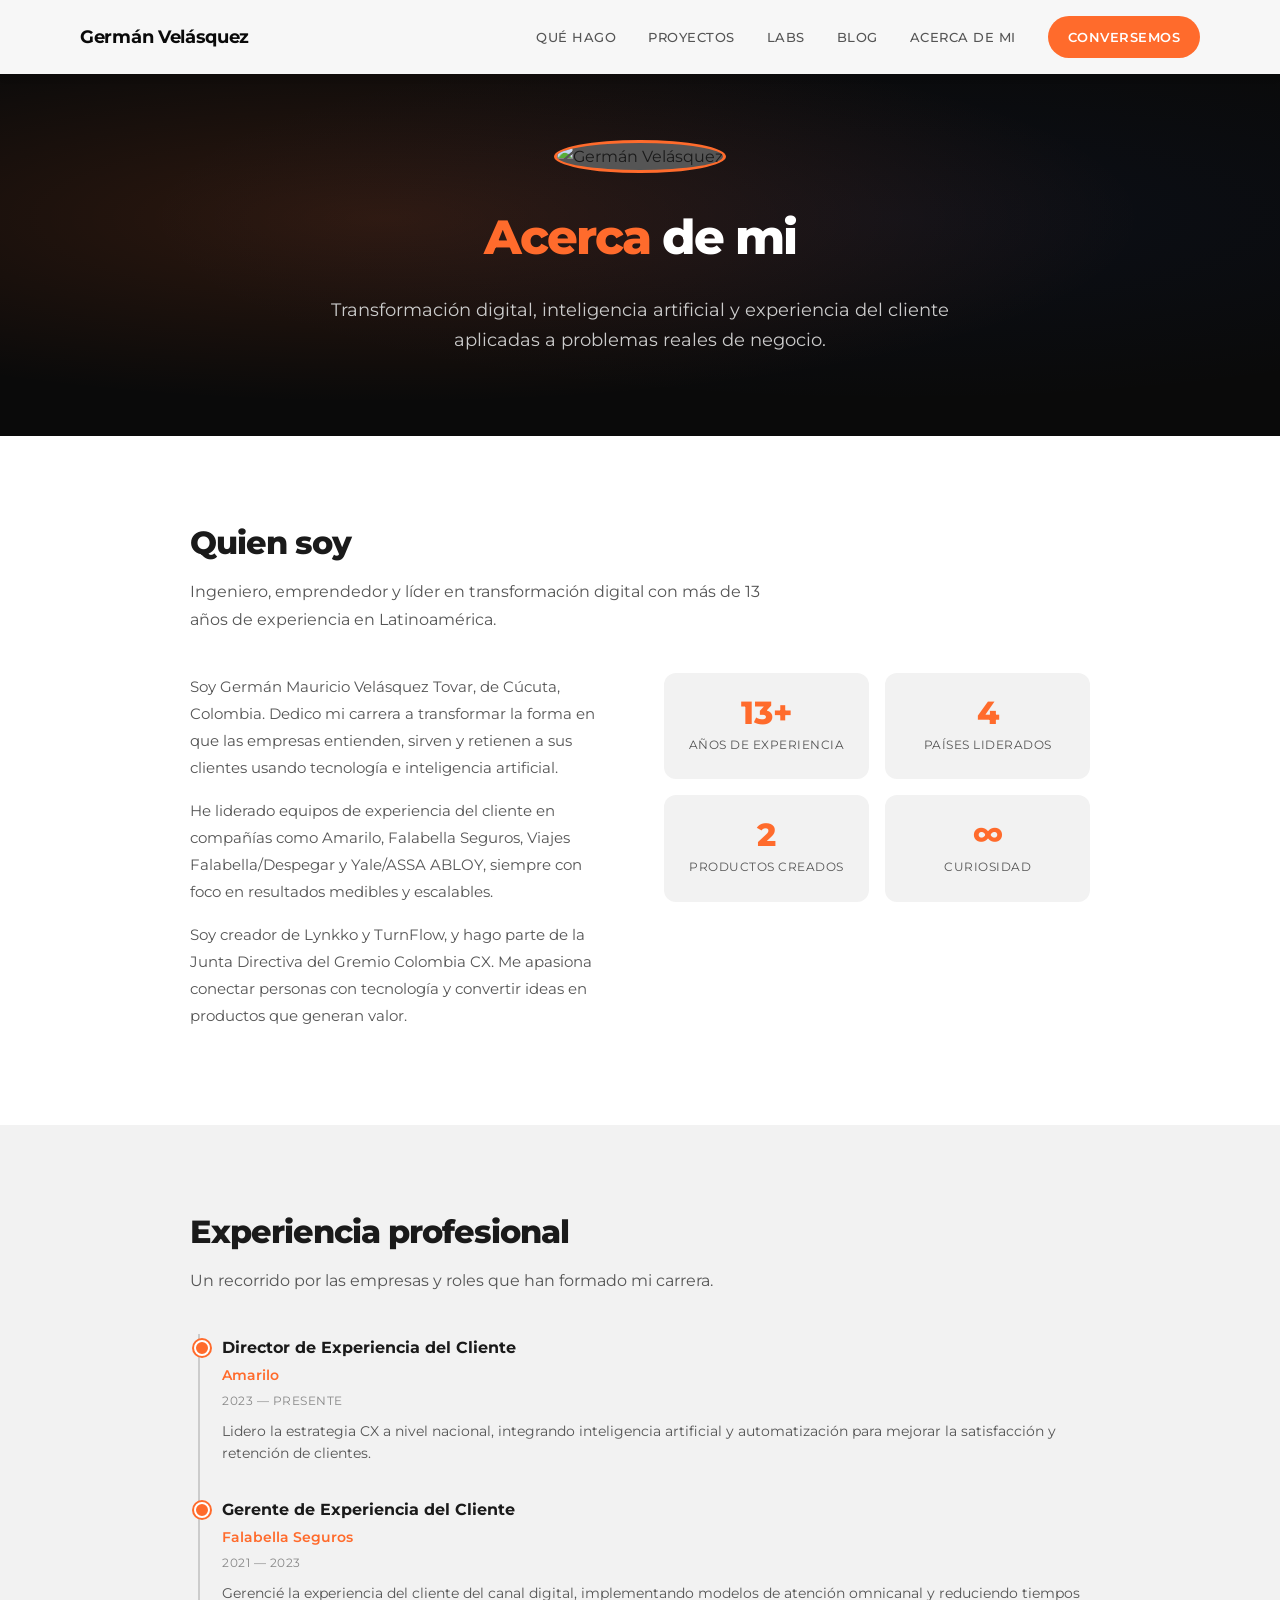
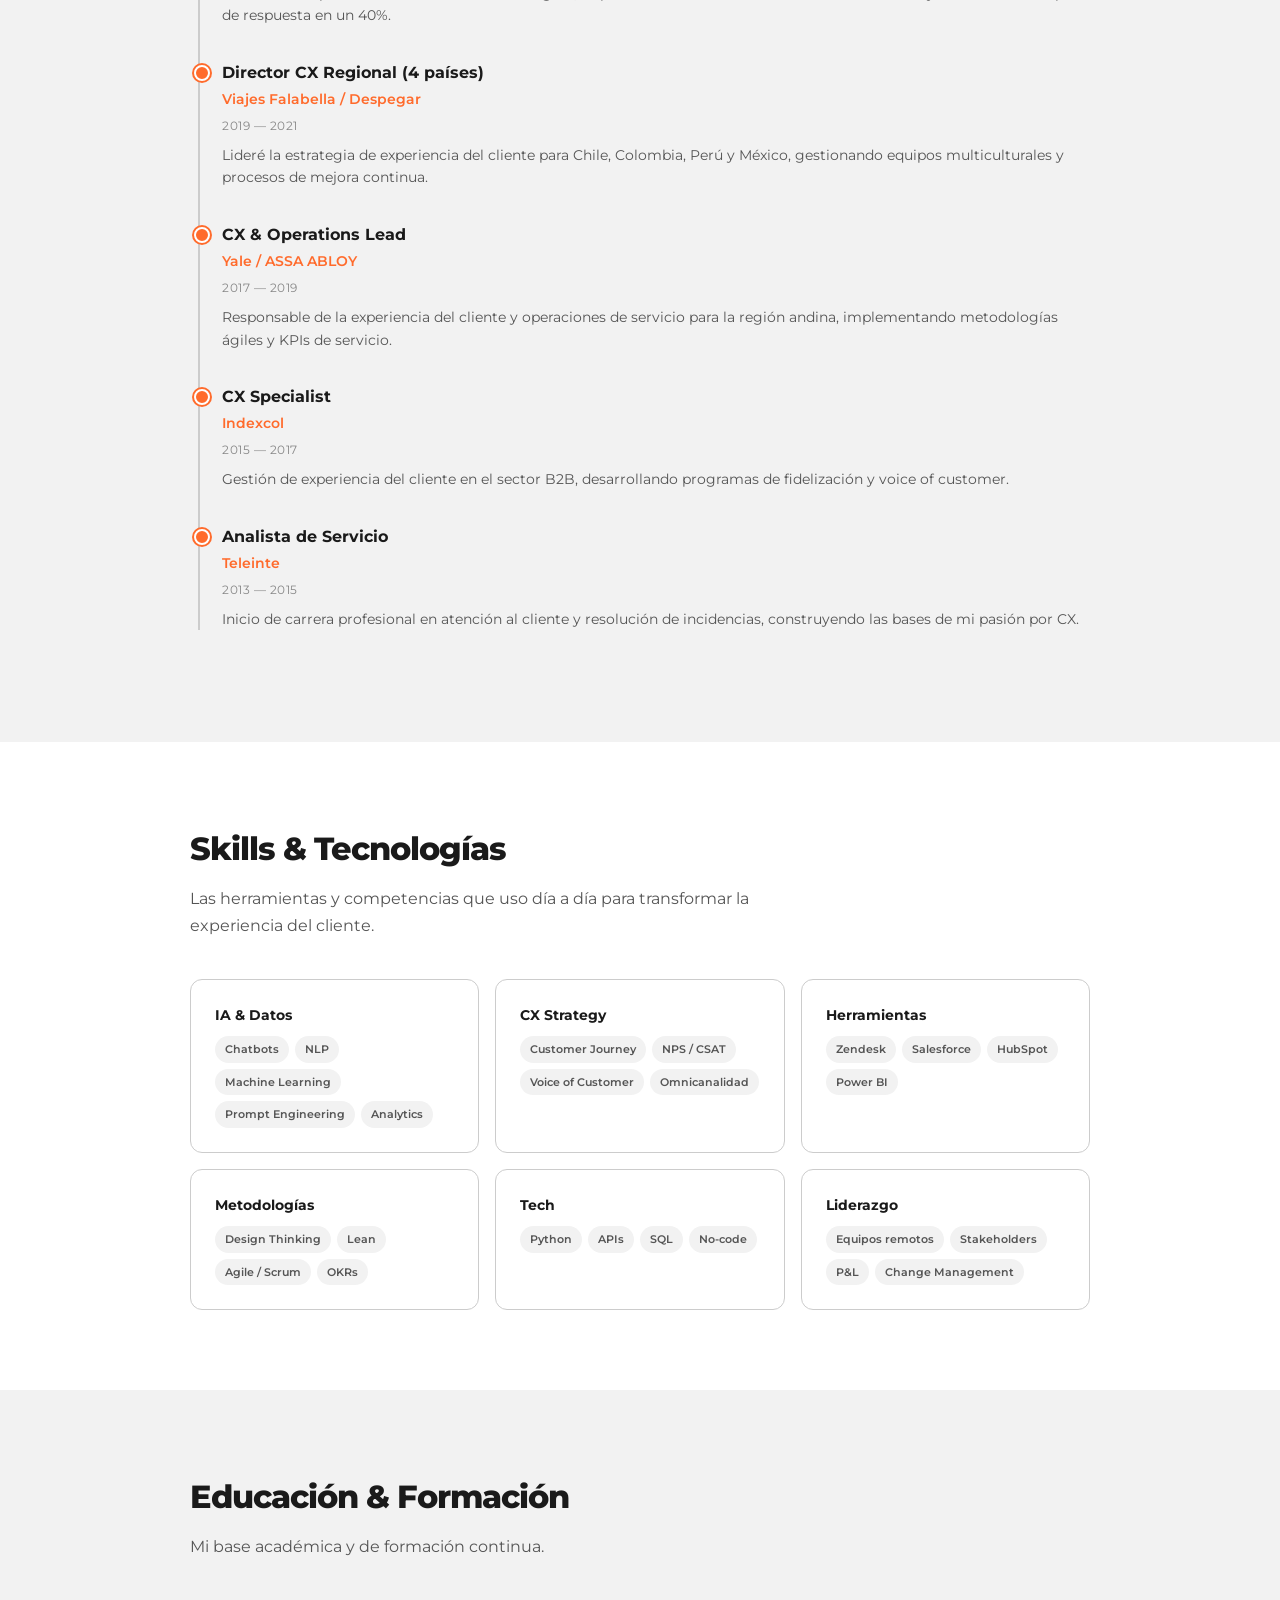
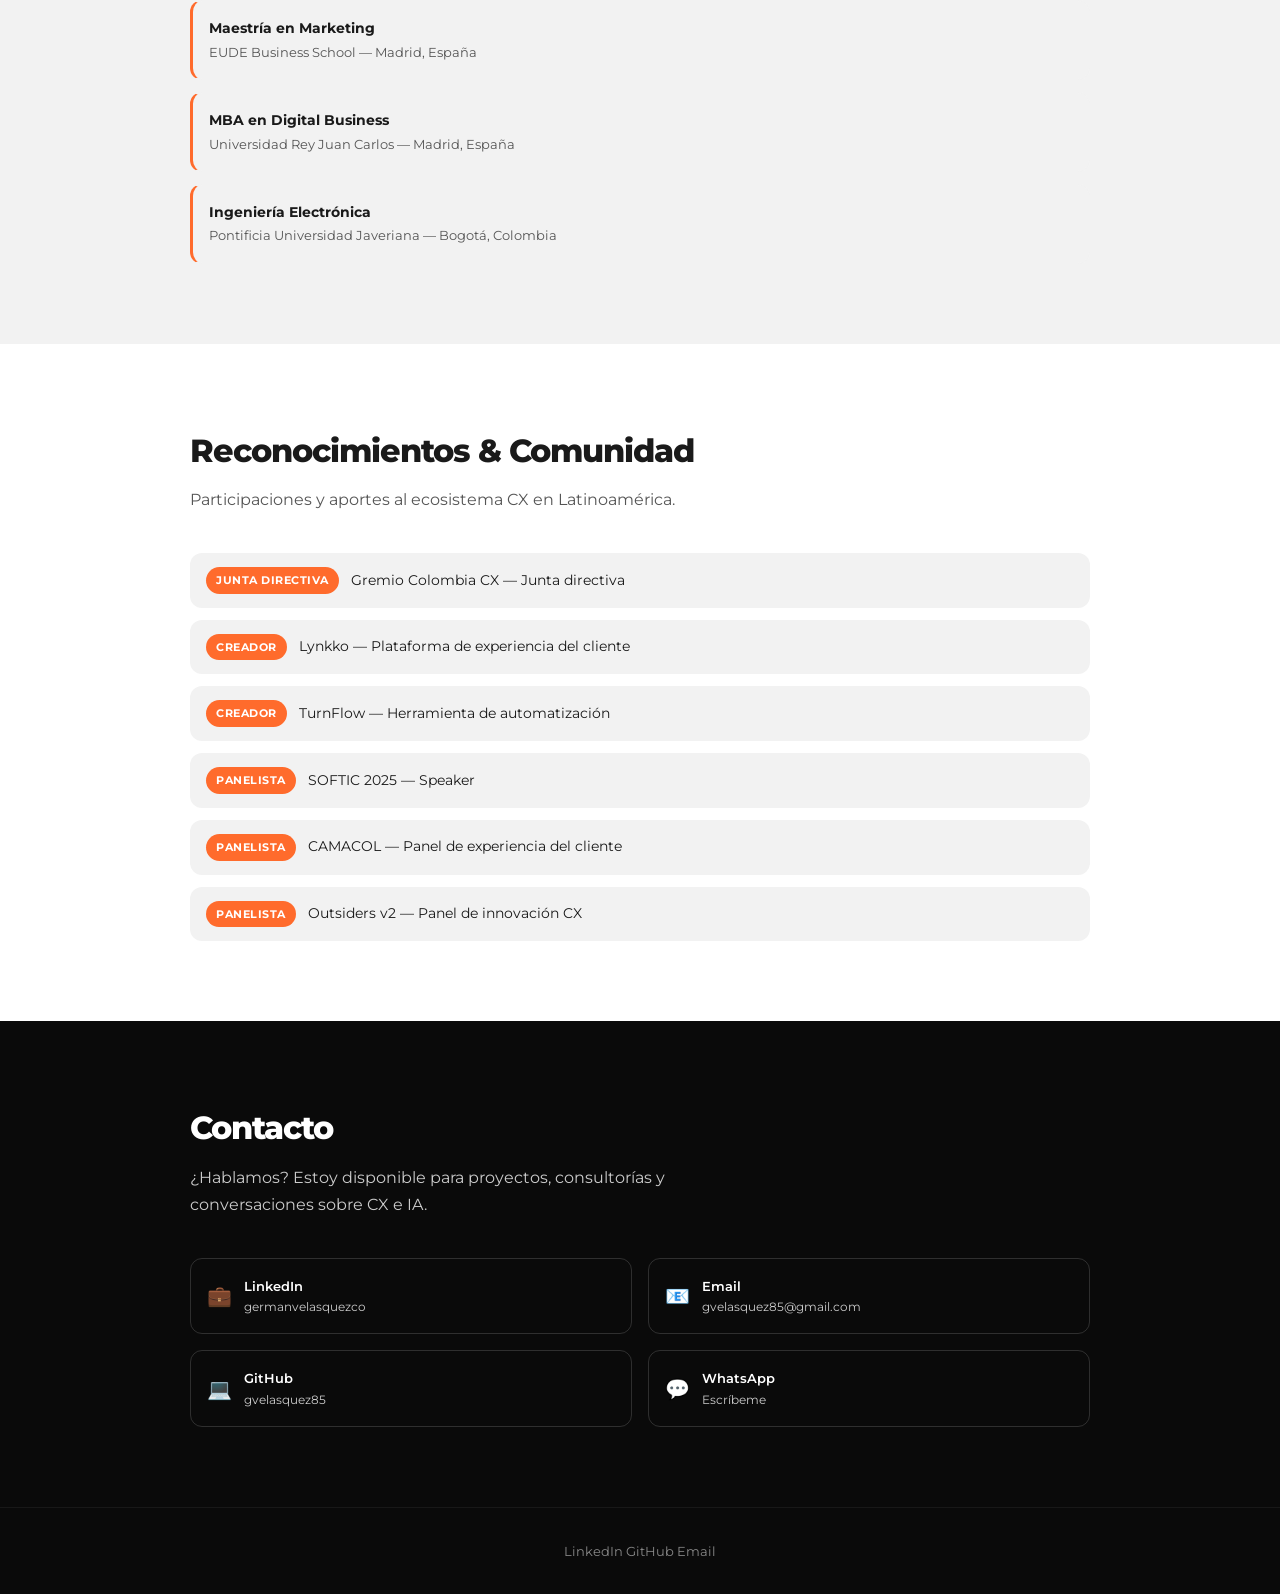
==== commit 9b5cfb11: "Render about and labs from JSON" ====
--- a/about.html
+++ b/about.html
@@ -4,7 +4,7 @@
   <meta charset="UTF-8">
   <meta name="viewport" content="width=device-width, initial-scale=1.0">
   <title>Acerca de mi — Germán Velásquez</title>
-  <meta name="description" content="German Mauricio Velasquez Tovar — Transformación digital + IA + CX. Más de 13 años de experiencia liderando la experiencia del cliente en Latinoamérica.">
+  <meta name="description" content="Perfil profesional y personal de Germán Velásquez">
   <meta property="og:title" content="Acerca de mi — Germán Velásquez">
   <meta property="og:description" content="Transformación digital, inteligencia artificial y experiencia del cliente aplicadas a problemas reales de negocio.">
   <meta property="og:url" content="https://germanvelasquez.co/about.html">
@@ -15,22 +15,17 @@
     :root{--orange:#FF6B2C;--orange-light:#FF8F5E;--orange-dark:#E85520;--orange-glow:rgba(255,107,44,0.15);--orange-glow2:rgba(255,107,44,0.08);--black:#0A0A0A;--dark:#1A1A1A;--gray-100:#F2F2F2;--gray-300:#CCC;--gray-500:#888;--gray-700:#555;--white:#FFF;--font:'Montserrat',sans-serif;--radius:12px;--transition:0.3s cubic-bezier(0.4,0,0.2,1)}
     *{margin:0;padding:0;box-sizing:border-box}
     body{font-family:var(--font);color:var(--dark);background:var(--white);line-height:1.7;-webkit-font-smoothing:antialiased;overflow-x:hidden}
-
-    /* Hero */
     .about-hero{padding:140px 40px 80px;background:var(--black);position:relative;overflow:hidden;text-align:center}
     .about-hero::before{content:'';position:absolute;inset:0;background:radial-gradient(ellipse at 30% 50%,var(--orange-glow) 0%,transparent 60%),radial-gradient(ellipse at 70% 50%,rgba(37,99,235,0.06) 0%,transparent 60%);pointer-events:none}
     .about-hero h1{font-size:48px;font-weight:800;letter-spacing:-2px;color:var(--white);margin-bottom:16px;position:relative}
     .about-hero h1 em{font-style:normal;color:var(--orange)}
     .about-hero p{font-size:18px;color:var(--gray-300);max-width:640px;margin:0 auto;position:relative}
     .hero-photo{width:120px;height:120px;border-radius:50%;border:3px solid var(--orange);object-fit:cover;margin-bottom:24px;position:relative;background:var(--gray-700)}
-
-    /* Sections */
-    .about-section{padding:80px 40px}.container{max-width:900px;margin:0 auto}
+    .about-section{padding:80px 40px}
+    .container{max-width:900px;margin:0 auto}
     .section-title{font-size:32px;font-weight:800;letter-spacing:-1px;margin-bottom:8px}
     .section-title em{font-style:normal;color:var(--orange)}
     .section-desc{font-size:16px;color:var(--gray-700);margin-bottom:40px;max-width:600px}
-
-    /* Bio */
     .bio-grid{display:grid;grid-template-columns:1fr 1fr;gap:48px;align-items:start}
     .bio-text p{font-size:15px;color:var(--gray-700);margin-bottom:16px;line-height:1.8}
     .bio-highlight{color:var(--orange);font-weight:600}
@@ -38,8 +33,6 @@
     .stat-card{background:var(--gray-100);border-radius:var(--radius);padding:24px;text-align:center}
     .stat-card .num{font-size:32px;font-weight:800;color:var(--orange);line-height:1}
     .stat-card .label{font-size:12px;color:var(--gray-700);margin-top:6px;text-transform:uppercase;letter-spacing:0.5px}
-
-    /* Timeline */
     .timeline{position:relative;padding-left:32px}
     .timeline::before{content:'';position:absolute;left:8px;top:0;bottom:0;width:2px;background:var(--gray-300)}
     .timeline-item{position:relative;margin-bottom:32px}
@@ -48,8 +41,6 @@
     .timeline-item .company{font-size:14px;font-weight:600;color:var(--orange);margin-bottom:4px}
     .timeline-item .period{font-size:12px;color:var(--gray-500);text-transform:uppercase;letter-spacing:0.5px;margin-bottom:8px}
     .timeline-item p{font-size:14px;color:var(--gray-700);line-height:1.6}
-
-    /* Skills */
     .skills-grid{display:grid;grid-template-columns:repeat(3,1fr);gap:16px}
     .skill-card{border:1px solid var(--gray-300);border-radius:var(--radius);padding:24px;transition:var(--transition)}
     .skill-card:hover{border-color:var(--orange);transform:translateY(-2px);box-shadow:0 8px 24px rgba(0,0,0,0.06)}
@@ -57,43 +48,24 @@
     .skill-card .skill-tags{display:flex;flex-wrap:wrap;gap:6px}
     .skill-card .skill-tag{font-size:11px;font-weight:600;color:var(--gray-700);background:var(--gray-100);padding:4px 10px;border-radius:100px}
     .skill-card:hover .skill-tag{background:var(--orange-glow2);color:var(--orange-dark)}
-
-    /* Education */
     .edu-list{display:grid;gap:12px}
     .edu-item{display:flex;align-items:start;gap:16px;padding:16px;border:1px solid var(--gray-100);border-radius:var(--radius);border-left:3px solid var(--orange)}
     .edu-item h4{font-size:14px;font-weight:700}
     .edu-item p{font-size:13px;color:var(--gray-700)}
-
-    /* Contact */
     .contact-grid{display:grid;grid-template-columns:1fr 1fr;gap:16px}
     .contact-card{display:flex;align-items:center;gap:12px;padding:16px;border:1px solid var(--gray-300);border-radius:var(--radius);text-decoration:none;color:var(--dark);transition:var(--transition)}
     .contact-card:hover{border-color:var(--orange);color:var(--orange);transform:translateY(-2px)}
     .contact-card .icon{font-size:20px}
     .contact-card .label{font-size:13px;font-weight:600}
     .contact-card .value{font-size:12px;color:var(--gray-500)}
-
-    /* Recognition */
     .recognition-list{display:grid;gap:12px}
     .recognition-item{display:flex;align-items:center;gap:12px;padding:14px 16px;background:var(--gray-100);border-radius:var(--radius)}
     .recognition-item .badge{font-size:11px;font-weight:700;color:var(--white);background:var(--orange);padding:4px 10px;border-radius:100px;text-transform:uppercase;letter-spacing:0.5px;white-space:nowrap}
     .recognition-item span{font-size:14px;color:var(--dark)}
-
     footer{background:var(--black);border-top:1px solid rgba(255,255,255,0.06);padding:32px 40px;text-align:center;font-size:13px;color:var(--gray-500)}
     footer a{color:var(--gray-500);text-decoration:none}footer a:hover{color:var(--orange)}
-
-    @media(max-width:768px){
-      .about-hero h1{font-size:36px}
-      .about-hero{padding:120px 20px 60px}
-      .about-section{padding:60px 20px}
-      .bio-grid{grid-template-columns:1fr;gap:32px}
-      .skills-grid{grid-template-columns:1fr 1fr}
-      .contact-grid{grid-template-columns:1fr}
-      .nav-links{display:none}.hamburger{display:flex}
-    }
-    @media(max-width:480px){
-      .skills-grid{grid-template-columns:1fr}
-      .bio-stats{grid-template-columns:1fr}
-    }
+    @media(max-width:768px){.about-hero h1{font-size:36px}.about-hero{padding:120px 20px 60px}.about-section{padding:60px 20px}.bio-grid{grid-template-columns:1fr;gap:32px}.skills-grid{grid-template-columns:1fr 1fr}.contact-grid{grid-template-columns:1fr}.nav-links{display:none}.hamburger{display:flex}}
+    @media(max-width:480px){.skills-grid{grid-template-columns:1fr}.bio-stats{grid-template-columns:1fr}}
   </style>
   <link rel="stylesheet" href="css/nav.css">
 </head>
@@ -106,252 +78,59 @@
   <div class="mobile-menu" id="mobileMenu"><button class="mobile-close" onclick="toggleMobile()">x</button><div id="mobile-nav-links"></div></div>
 
   <section class="about-hero">
-    <img src="personal/germanVelasquezFotoDesktop.png" alt="Germán Velásquez" class="hero-photo" onerror="this.onerror=null;this.src='https://ui-avatars.com/api/?name=German+Velasquez&size=400&background=FF6B2C&color=fff&font-size=0.35&bold=true'">
-    <h1><em>Acerca</em> de mi</h1>
-    <p>Transformación digital, inteligencia artificial y experiencia del cliente aplicadas a problemas reales de negocio.</p>
+    <img id="heroPhoto" class="hero-photo" alt="Germán Velásquez">
+    <h1 id="heroTitle"></h1>
+    <p id="heroSubtitle"></p>
   </section>
 
-  <!-- QUIEN SOY -->
   <section class="about-section">
     <div class="container">
-      <h2 class="section-title">Quien <em>soy</em></h2>
-      <p class="section-desc">Ingeniero, emprendedor y líder en transformación digital con más de 13 años de experiencia en Latinoamérica.</p>
+      <h2 class="section-title" id="bioTitle"></h2>
+      <p class="section-desc" id="bioDesc"></p>
       <div class="bio-grid">
-        <div class="bio-text">
-          <p>Soy <span class="bio-highlight">German Mauricio Velasquez Tovar</span>, de Cúcuta, Colombia. Dedico mi carrera a transformar la forma en que las empresas entienden, sirven y retienen a sus clientes usando tecnología e inteligencia artificial.</p>
-          <p>He liderado equipos de experiencia del cliente en compañías como Amarilo, Falabella Seguros, Viajes Falabella/Despegar y Yale/ASSA ABLOY, siempre con foco en resultados medibles y escalables.</p>
-          <p>Soy creador de <span class="bio-highlight">Lynkko</span> y <span class="bio-highlight">TurnFlow</span>, y hago parte de la Junta Directiva del Gremio CX Colombia. Disfruto conectar personas con tecnología y convertir ideas en productos que generan valor.</p>
-        </div>
-        <div class="bio-stats">
-          <div class="stat-card">
-            <div class="num">13+</div>
-            <div class="label">Años de experiencia</div>
-          </div>
-          <div class="stat-card">
-            <div class="num">4</div>
-            <div class="label">Países liderados</div>
-          </div>
-          <div class="stat-card">
-            <div class="num">2</div>
-            <div class="label">Productos creados</div>
-          </div>
-          <div class="stat-card">
-            <div class="num">∞</div>
-            <div class="label">Curiosidad</div>
-          </div>
-        </div>
+        <div class="bio-text" id="bioText"></div>
+        <div class="bio-stats" id="statsGrid"></div>
       </div>
     </div>
   </section>
 
-  <!-- EXPERIENCIA -->
   <section class="about-section" style="background:var(--gray-100)">
     <div class="container">
-      <h2 class="section-title">Experiencia <em>profesional</em></h2>
-      <p class="section-desc">Un recorrido por las empresas y roles que han formado mi carrera.</p>
-      <div class="timeline">
-        <div class="timeline-item">
-          <div class="role">Director de Experiencia del Cliente</div>
-          <div class="company">Amarilo</div>
-          <div class="period">2023 — Presente</div>
-          <p>Lidero la estrategia CX a nivel nacional, integrando inteligencia artificial y automatización para mejorar la satisfacción y retención de clientes.</p>
-        </div>
-        <div class="timeline-item">
-          <div class="role">Gerente de Experiencia del Cliente</div>
-          <div class="company">Falabella Seguros</div>
-          <div class="period">2021 — 2023</div>
-          <p>Gerencié la experiencia del cliente del canal digital, implementando modelos de atención omnicanal y reduciendo tiempos de respuesta en un 40%.</p>
-        </div>
-        <div class="timeline-item">
-          <div class="role">Director CX Regional (4 países)</div>
-          <div class="company">Viajes Falabella / Despegar</div>
-          <div class="period">2019 — 2021</div>
-          <p>Lideré la estrategia de experiencia del cliente para Chile, Colombia, Perú y México, gestionando equipos multiculturales y procesos de mejora continua.</p>
-        </div>
-        <div class="timeline-item">
-          <div class="role">CX & Operations Lead</div>
-          <div class="company">Yale / ASSA ABLOY</div>
-          <div class="period">2017 — 2019</div>
-          <p>Responsable de la experiencia del cliente y operaciones de servicio para la región andina, implementando metodologías ágiles y KPIs de servicio.</p>
-        </div>
-        <div class="timeline-item">
-          <div class="role">CX Specialist</div>
-          <div class="company">Indexcol</div>
-          <div class="period">2015 — 2017</div>
-          <p>Gestión de experiencia del cliente en el sector B2B, desarrollando programas de fidelización y voice of customer.</p>
-        </div>
-        <div class="timeline-item">
-          <div class="role">Analista de Servicio</div>
-          <div class="company">Teleinte</div>
-          <div class="period">2013 — 2015</div>
-          <p>Inicio de carrera profesional en atención al cliente y resolución de incidencias, construyendo las bases de mi pasión por CX.</p>
-        </div>
-      </div>
+      <h2 class="section-title" id="experienceTitle"></h2>
+      <p class="section-desc" id="experienceDesc"></p>
+      <div class="timeline" id="experienceList"></div>
     </div>
   </section>
 
-  <!-- SKILLS -->
   <section class="about-section">
     <div class="container">
-      <h2 class="section-title">Skills & <em>Tecnologías</em></h2>
-      <p class="section-desc">Las herramientas y competencias que uso día a día para transformar la experiencia del cliente.</p>
-      <div class="skills-grid">
-        <div class="skill-card">
-          <h4>🧠 IA & Datos</h4>
-          <div class="skill-tags">
-            <span class="skill-tag">Chatbots</span>
-            <span class="skill-tag">NLP</span>
-            <span class="skill-tag">Machine Learning</span>
-            <span class="skill-tag">Prompt Engineering</span>
-            <span class="skill-tag">Analytics</span>
-          </div>
-        </div>
-        <div class="skill-card">
-          <h4>📊 CX Strategy</h4>
-          <div class="skill-tags">
-            <span class="skill-tag">Customer Journey</span>
-            <span class="skill-tag">NPS / CSAT</span>
-            <span class="skill-tag">Voice of Customer</span>
-            <span class="skill-tag">Omnicanalidad</span>
-          </div>
-        </div>
-        <div class="skill-card">
-          <h4>⚙️ Herramientas</h4>
-          <div class="skill-tags">
-            <span class="skill-tag">Zendesk</span>
-            <span class="skill-tag">Salesforce</span>
-            <span class="skill-tag">HubSpot</span>
-            <span class="skill-tag">Power BI</span>
-          </div>
-        </div>
-        <div class="skill-card">
-          <h4>💡 Metodologías</h4>
-          <div class="skill-tags">
-            <span class="skill-tag">Design Thinking</span>
-            <span class="skill-tag">Lean</span>
-            <span class="skill-tag">Agile / Scrum</span>
-            <span class="skill-tag">OKRs</span>
-          </div>
-        </div>
-        <div class="skill-card">
-          <h4>💻 Tech</h4>
-          <div class="skill-tags">
-            <span class="skill-tag">Python</span>
-            <span class="skill-tag">APIs</span>
-            <span class="skill-tag">SQL</span>
-            <span class="skill-tag">No-code</span>
-          </div>
-        </div>
-        <div class="skill-card">
-          <h4>🚀 Liderazgo</h4>
-          <div class="skill-tags">
-            <span class="skill-tag">Equipos remotos</span>
-            <span class="skill-tag">Stakeholders</span>
-            <span class="skill-tag">P&L</span>
-            <span class="skill-tag">Change Management</span>
-          </div>
-        </div>
-      </div>
+      <h2 class="section-title" id="skillsTitle"></h2>
+      <p class="section-desc" id="skillsDesc"></p>
+      <div class="skills-grid" id="skillsGrid"></div>
     </div>
   </section>
 
-  <!-- EDUCACION -->
   <section class="about-section" style="background:var(--gray-100)">
     <div class="container">
-      <h2 class="section-title">Educación & <em>Formación</em></h2>
-      <p class="section-desc">Mi base académica y de formación continua.</p>
-      <div class="edu-list">
-        <div class="edu-item">
-          <div>
-            <h4>Maestría en Marketing</h4>
-            <p>EUDE Business School — Madrid, España</p>
-          </div>
-        </div>
-        <div class="edu-item">
-          <div>
-            <h4>MBA en Digital Business</h4>
-            <p>Universidad Rey Juan Carlos — Madrid, España</p>
-          </div>
-        </div>
-        <div class="edu-item">
-          <div>
-            <h4>Ingeniería Electrónica</h4>
-            <p>Pontificia Universidad Javeriana — Bogotá, Colombia</p>
-          </div>
-        </div>
-      </div>
+      <h2 class="section-title" id="educationTitle"></h2>
+      <p class="section-desc" id="educationDesc"></p>
+      <div class="edu-list" id="educationList"></div>
     </div>
   </section>
 
-  <!-- RECONOCIMIENTOS -->
   <section class="about-section">
     <div class="container">
-      <h2 class="section-title">Reconocimientos & <em>Comunidad</em></h2>
-      <p class="section-desc">Participaciones y aportes al ecosistema CX en Latinoamérica.</p>
-      <div class="recognition-list">
-        <div class="recognition-item">
-          <span class="skill-tag" style="background:var(--orange);color:#fff;font-size:11px;font-weight:700;padding:4px 10px;border-radius:100px;text-transform:uppercase;letter-spacing:0.5px">Junta Directiva</span>
-          <span>Gremio Colombia CX — Junta directiva</span>
-        </div>
-        <div class="recognition-item">
-          <span class="skill-tag" style="background:var(--orange);color:#fff;font-size:11px;font-weight:700;padding:4px 10px;border-radius:100px;text-transform:uppercase;letter-spacing:0.5px">Creador</span>
-          <span>Lynkko — Plataforma de experiencia del cliente</span>
-        </div>
-        <div class="recognition-item">
-          <span class="skill-tag" style="background:var(--orange);color:#fff;font-size:11px;font-weight:700;padding:4px 10px;border-radius:100px;text-transform:uppercase;letter-spacing:0.5px">Creador</span>
-          <span>TurnFlow — Herramienta de automatización</span>
-        </div>
-        <div class="recognition-item">
-          <span class="skill-tag" style="background:var(--orange);color:#fff;font-size:11px;font-weight:700;padding:4px 10px;border-radius:100px;text-transform:uppercase;letter-spacing:0.5px">Panelista</span>
-          <span>SOFTIC 2025 — Speaker</span>
-        </div>
-        <div class="recognition-item">
-          <span class="skill-tag" style="background:var(--orange);color:#fff;font-size:11px;font-weight:700;padding:4px 10px;border-radius:100px;text-transform:uppercase;letter-spacing:0.5px">Panelista</span>
-          <span>CAMACOL — Panel de experiencia del cliente</span>
-        </div>
-        <div class="recognition-item">
-          <span class="skill-tag" style="background:var(--orange);color:#fff;font-size:11px;font-weight:700;padding:4px 10px;border-radius:100px;text-transform:uppercase;letter-spacing:0.5px">Panelista</span>
-          <span>Outsiders v2 — Panel de innovación CX</span>
-        </div>
-      </div>
+      <h2 class="section-title" id="recognitionsTitle"></h2>
+      <p class="section-desc" id="recognitionsDesc"></p>
+      <div class="recognition-list" id="recognitionList"></div>
     </div>
   </section>
 
-  <!-- CONTACTO -->
   <section class="about-section" style="background:var(--black);color:var(--white)">
     <div class="container">
-      <h2 class="section-title" style="color:var(--white)">Contacto</h2>
-      <p class="section-desc" style="color:var(--gray-300)">¿Hablamos? Estoy disponible para proyectos, consultorías y conversaciones sobre CX e IA.</p>
-      <div class="contact-grid">
-        <a href="https://www.linkedin.com/in/germanvelasquezco" target="_blank" class="contact-card" style="border-color:rgba(255,255,255,0.15);color:var(--white)">
-          <span class="icon">💼</span>
-          <div>
-            <div class="label">LinkedIn</div>
-            <div class="value" style="color:var(--gray-300)">germanvelasquezco</div>
-          </div>
-        </a>
-        <a href="mailto:gvelasquez85@gmail.com" class="contact-card" style="border-color:rgba(255,255,255,0.15);color:var(--white)">
-          <span class="icon">📧</span>
-          <div>
-            <div class="label">Email</div>
-            <div class="value" style="color:var(--gray-300)">gvelasquez85@gmail.com</div>
-          </div>
-        </a>
-        <a href="https://github.com/gvelasquez85" target="_blank" class="contact-card" style="border-color:rgba(255,255,255,0.15);color:var(--white)">
-          <span class="icon">💻</span>
-          <div>
-            <div class="label">GitHub</div>
-            <div class="value" style="color:var(--gray-300)">gvelasquez85</div>
-          </div>
-        </a>
-        <a href="https://wa.me=" target="_blank" class="contact-card" style="border-color:rgba(255,255,255,0.15);color:var(--white)">
-          <span class="icon">💬</span>
-          <div>
-            <div class="label">WhatsApp</div>
-            <div class="value" style="color:var(--gray-300)">Escríbeme</div>
-          </div>
-        </a>
-      </div>
+      <h2 class="section-title" id="contactTitle" style="color:var(--white)"></h2>
+      <p class="section-desc" id="contactDesc" style="color:var(--gray-300)"></p>
+      <div class="contact-grid" id="contactGrid"></div>
     </div>
   </section>
 
@@ -363,6 +142,57 @@
 
   <script>
     function toggleMobile(){document.getElementById('mobileMenu').classList.toggle('open')}
+
+    function renderTags(items){
+      return items.map(function(item){return '<span class="skill-tag">'+item+'</span>';}).join('');
+    }
+
+    fetch('about-me.json?t=' + Date.now())
+      .then(function(r){return r.json()})
+      .then(function(data){
+        document.title = (data.hero && data.hero.title ? data.hero.title : 'Acerca de mi') + ' — Germán Velásquez';
+        document.getElementById('heroPhoto').src = (data.hero && data.hero.photo) ? data.hero.photo : 'https://ui-avatars.com/api/?name=German+Velasquez&size=400&background=FF6B2C&color=fff&font-size=0.35&bold=true';
+        document.getElementById('heroTitle').innerHTML = '<em>' + (data.hero && data.hero.title ? data.hero.title.split(' ')[0] : 'Acerca') + '</em>' + (data.hero && data.hero.title ? ' ' + data.hero.title.split(' ').slice(1).join(' ') : ' de mi');
+        document.getElementById('heroSubtitle').textContent = data.hero && data.hero.subtitle ? data.hero.subtitle : '';
+
+        document.getElementById('bioTitle').innerHTML = data.sections.bio.title;
+        document.getElementById('bioDesc').textContent = data.sections.bio.desc;
+        document.getElementById('bioText').innerHTML = (data.bioParagraphs || []).map(function(p){return '<p>'+p+'</p>';}).join('');
+        document.getElementById('statsGrid').innerHTML = (data.stats || []).map(function(s){return '<div class="stat-card"><div class="num">'+s.value+'</div><div class="label">'+s.label+'</div></div>';}).join('');
+
+        document.getElementById('experienceTitle').innerHTML = data.sections.experience.title;
+        document.getElementById('experienceDesc').textContent = data.sections.experience.desc;
+        document.getElementById('experienceList').innerHTML = (data.experience || []).map(function(e){
+          return '<div class="timeline-item"><div class="role">'+e.role+'</div><div class="company">'+e.company+'</div><div class="period">'+e.period+'</div><p>'+e.description+'</p></div>';
+        }).join('');
+
+        document.getElementById('skillsTitle').innerHTML = data.sections.skills.title;
+        document.getElementById('skillsDesc').textContent = data.sections.skills.desc;
+        document.getElementById('skillsGrid').innerHTML = (data.skills || []).map(function(s){
+          return '<div class="skill-card"><h4>'+s.title+'</h4><div class="skill-tags">'+renderTags(s.items || [])+'</div></div>';
+        }).join('');
+
+        document.getElementById('educationTitle').innerHTML = data.sections.education.title;
+        document.getElementById('educationDesc').textContent = data.sections.education.desc;
+        document.getElementById('educationList').innerHTML = (data.education || []).map(function(e){
+          return '<div class="edu-item"><div><h4>'+e.title+'</h4><p>'+e.school+'</p></div></div>';
+        }).join('');
+
+        document.getElementById('recognitionsTitle').innerHTML = data.sections.recognitions.title;
+        document.getElementById('recognitionsDesc').textContent = data.sections.recognitions.desc;
+        document.getElementById('recognitionList').innerHTML = (data.recognitions || []).map(function(r){
+          return '<div class="recognition-item"><span class="badge">'+r.badge+'</span><span>'+r.text+'</span></div>';
+        }).join('');
+
+        document.getElementById('contactTitle').innerHTML = data.sections.contact.title;
+        document.getElementById('contactDesc').textContent = data.sections.contact.desc;
+        document.getElementById('contactGrid').innerHTML = (data.contact || []).map(function(c){
+          return '<a href="'+c.url+'" target="_blank" class="contact-card" style="border-color:rgba(255,255,255,0.15);color:var(--white)"><span class="icon">'+c.icon+'</span><div><div class="label">'+c.label+'</div><div class="value" style="color:var(--gray-300)">'+c.value+'</div></div></a>';
+        }).join('');
+      })
+      .catch(function(){
+        document.getElementById('bioDesc').textContent = 'No se pudo cargar el contenido.';
+      });
   </script>
   <script src="js/nav.js"></script>
 </body>
